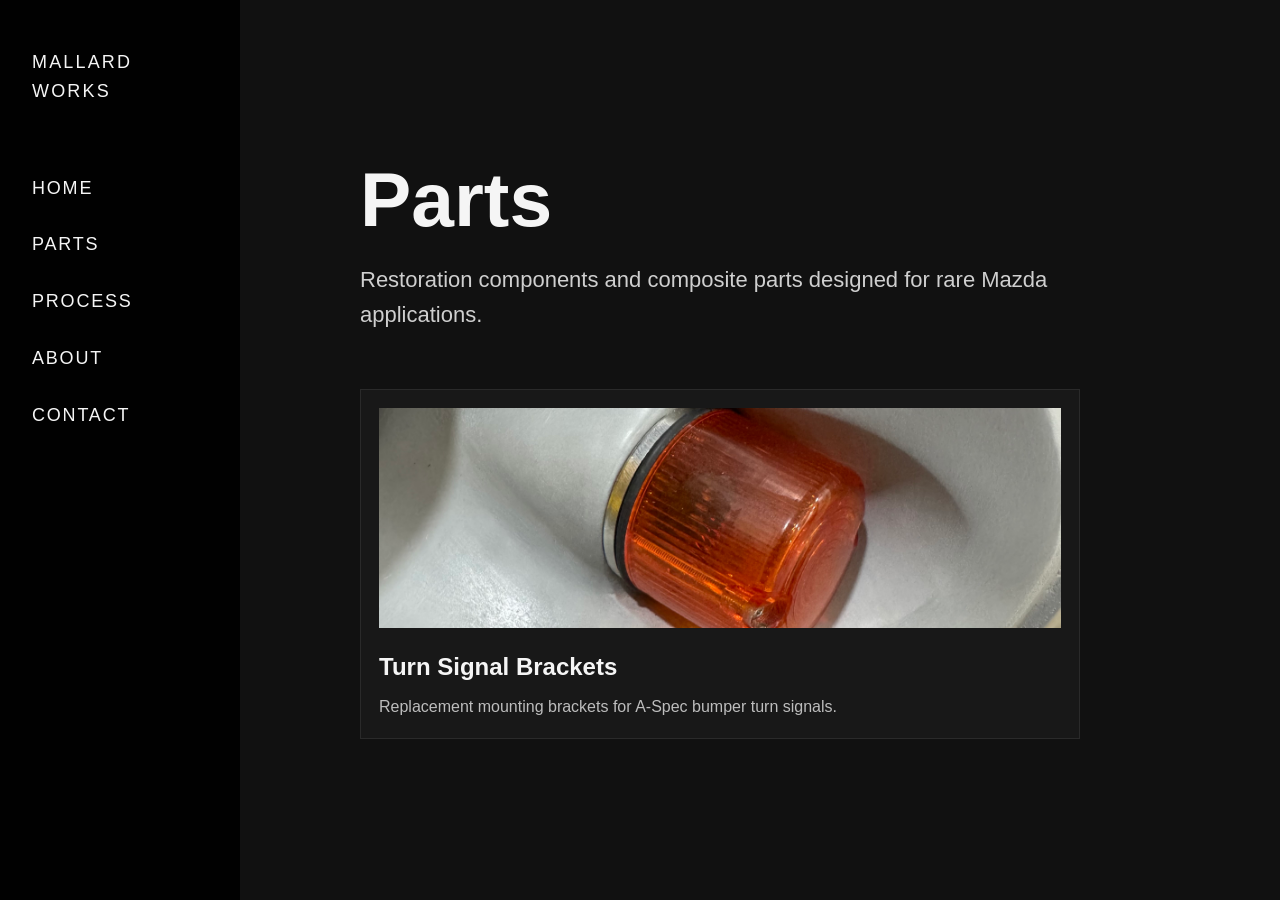
==== parts/index.html @ ade4027f "Add parts catalog and turn signal bracket product page" ====
<!DOCTYPE html>
<html>
<head>
    <title>Parts | Mallard Works</title>
    <link rel="stylesheet" href="/styles/styles.css">
</head>

<body>
    <nav class="sidebar_nav">
        <div class="sidebar_logo">Mallard<br>Works</div>

        <a href="/index.html">Home</a>
        <a href="/parts/">Parts</a>
        <a href="/process.html">Process</a>
        <a href="/about.html">About</a>
        <a href="/contact.html">Contact</a>
    </nav>

    <main class="main_content">
        <section class="page_content">
            <h1>Parts</h1>

            <p class="page_intro">
                Restoration components and composite parts designed for rare Mazda applications.
            </p>

            <div class="parts_grid">
                <a class="part_card" href="/parts/turn-signal-brackets.html">
                    <img src="/images/turn-signal-brackets/turn-signal-bracket-installed.jpg" alt="Turn signal bracket installed">
                    <h2>Turn Signal Brackets</h2>
                    <p>Replacement mounting brackets for A-Spec bumper turn signals.</p>
                </a>
            </div>
        </section>
    </main>
</body>
</html>
---- styles/styles.css ----
/* Mallard Works - Starting Stylesheet */

* {
    box-sizing: border-box;
    margin: 0;
    padding: 0;
}

html,
body {
    height: 100%;
    scroll-behavior: smooth;
}

body {
    font-family: "Helvetica Neue", Arial, sans-serif;
    background-color: #111;
    color: #f5f5f5;
    line-height: 1.6;
}

/* LEFT SIDEBAR */

.sidebar_nav {
    position: fixed;
    top: 0;
    left: 0;

    width: 240px;
    height: 100vh;

    padding: 48px 32px;

    background-color: rgba(0, 0, 0, 0.92);

    display: flex;
    flex-direction: column;
    gap: 28px;

    z-index: 1000;
}

.sidebar_logo {
    margin-bottom: 40px;

    font-size: 18px;
    font-weight: 500;
    letter-spacing: 0.12em;
    text-transform: uppercase;
}

.sidebar_nav a {
    color: #f5f5f5;

    text-decoration: none;

    font-size: 18px;
    font-weight: 500;

    letter-spacing: 0.10em;
    text-transform: uppercase;

    transition: color 0.2s ease;
}

.sidebar_nav a:hover {
    color: #c8a96a;
}

/* MAIN CONTENT AREA */

.main_content {
    margin-left: 240px;

    min-height: 100vh;

    padding: 80px 80px 80px 120px;

    display: flex;
    align-items: center;
}

/* HERO SECTION */

.hero {
    max-width: 1000px;
}

/* MISSION STATEMENT */

.mission_statement {
    font-size: clamp(32px, 5vw, 72px);

    font-weight: 500;
    line-height: 1.08;

    color: #ffffff;

    max-width: 900px;
}

/* OPTIONAL GOLD ACCENT LINE */

.hero_line {
    width: 2px;
    height: 500px;

    background-color: #c8a96a;

    margin-right: 48px;
}

/* HERO LAYOUT */

.hero_wrapper {
    display: flex;
    align-items: center;
}


/* =========================
   PARTS PAGE
========================= */


.page_content {
    max-width: 1100px;
}

.page_content h1 {
    font-size: clamp(42px, 6vw, 84px);
    line-height: 1;
    margin-bottom: 24px;
}

.page_intro {
    max-width: 720px;
    font-size: 22px;
    color: #cfcfcf;
    margin-bottom: 56px;
}

.parts_grid {
    display: grid;
    grid-template-columns: repeat(auto-fit, minmax(280px, 1fr));
    gap: 32px;
}

.part_card {
    display: block;
    color: #f5f5f5;
    text-decoration: none;
    background-color: #181818;
    border: 1px solid #2a2a2a;
    padding: 18px;
    transition: transform 0.2s ease, border-color 0.2s ease;
}

.part_card:hover {
    transform: translateY(-4px);
    border-color: #c8a96a;
}

.part_card img {
    width: 100%;
    height: 220px;
    object-fit: cover;
    display: block;
    margin-bottom: 20px;
}

.part_card h2 {
    font-size: 24px;
    margin-bottom: 8px;
}

.part_card p {
    color: #bdbdbd;
    font-size: 16px;
}


/* =========================
   PRODUCT PAGE
========================= */


.product_page {
    display: grid;
    grid-template-columns: minmax(320px, 1.1fr) minmax(320px, 0.9fr);
    gap: 56px;
    align-items: start;
    max-width: 1300px;
}

.product_gallery {
    width: 100%;
}

.product_main_image {
    width: 100%;
    max-height: 620px;
    object-fit: cover;
    display: block;
    border: 1px solid #2a2a2a;
}

.product_thumbnail_row {
    display: grid;
    grid-template-columns: repeat(3, 1fr);
    gap: 16px;
    margin-top: 16px;
}

.product_thumbnail_row img {
    width: 100%;
    height: 120px;
    object-fit: cover;
    display: block;
    border: 1px solid #2a2a2a;
}

.product_details h1 {
    font-size: clamp(42px, 5vw, 72px);
    line-height: 1;
    margin-bottom: 24px;
}

.eyebrow {
    color: #c8a96a;
    text-transform: uppercase;
    letter-spacing: 0.14em;
    font-size: 14px;
    margin-bottom: 18px;
}

.product_summary {
    font-size: 22px;
    color: #d6d6d6;
    margin-bottom: 40px;
}

.product_section {
    margin-bottom: 32px;
}

.product_section h2 {
    font-size: 22px;
    margin-bottom: 10px;
}

.product_section p,
.product_section li {
    color: #bdbdbd;
    font-size: 17px;
}

.product_section ul {
    padding-left: 20px;
}

.product_cta {
    display: inline-block;
    margin-top: 16px;
    padding: 14px 20px;
    color: #111;
    background-color: #c8a96a;
    text-decoration: none;
    font-weight: 600;
    letter-spacing: 0.04em;
    text-transform: uppercase;
}
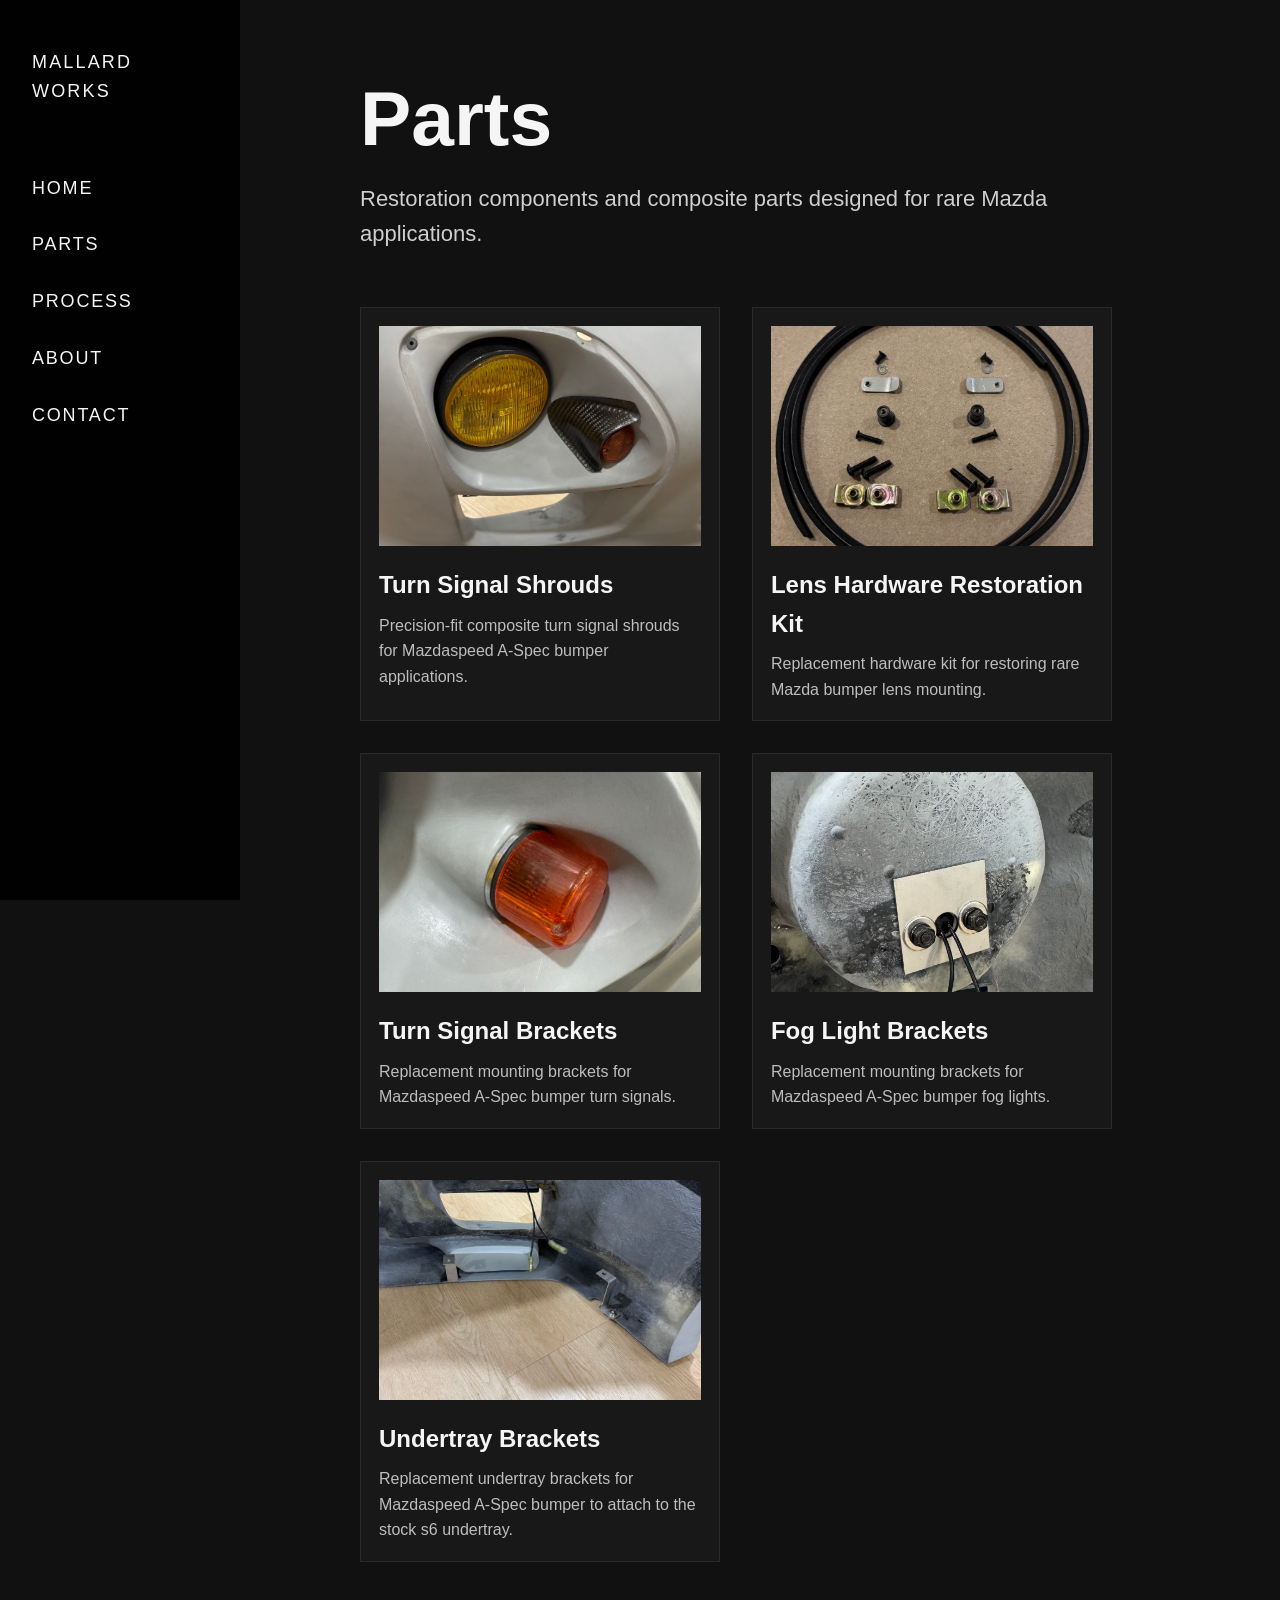
==== commit de738506: "Add additional product pages and expand parts catalog" ====
--- a/parts/index.html
+++ b/parts/index.html
@@ -25,10 +25,51 @@
             </p>
 
             <div class="parts_grid">
+                <a class="part_card" href="/parts/turn-signal-shrouds.html">
+                    <img
+                        src="/images/turn-signal-shrouds/carbon-shroud-no-lens.jpg"
+                        alt="Carbon fiber turn signal shroud"
+                    >
+
+                    <h2>Turn Signal Shrouds</h2>
+
+                    <p>
+                        Precision-fit composite turn signal shrouds for Mazdaspeed A-Spec bumper applications.
+                    </p>
+                </a>
+                <a class="part_card" href="/parts/lens-hardware-restoration-kit.html">
+                    <img
+                        src="/images/lens-hardware-restoration-kit/lens-restoration-hardware-kit.jpg"
+                        alt="Lens hardware restoration kit"
+                    >
+
+                    <h2>Lens Hardware Restoration Kit</h2>
+
+                    <p>
+                        Replacement hardware kit for restoring rare Mazda bumper lens mounting.
+                    </p>
+                </a>
                 <a class="part_card" href="/parts/turn-signal-brackets.html">
                     <img src="/images/turn-signal-brackets/turn-signal-bracket-installed.jpg" alt="Turn signal bracket installed">
                     <h2>Turn Signal Brackets</h2>
-                    <p>Replacement mounting brackets for A-Spec bumper turn signals.</p>
+                    <p>Replacement mounting brackets for Mazdaspeed A-Spec bumper turn signals.</p>
+                </a>
+                <a class="part_card" href="/parts/fog-light-brackets.html">
+                    <img src="/images/fog-light-brackets/fog-light-bracket-installed.jpg" alt="Fog light bracket installed">
+                    <h2>Fog Light Brackets</h2>
+                    <p>Replacement mounting brackets for Mazdaspeed A-Spec bumper fog lights.</p>
+                </a>
+                <a class="part_card" href="/parts/undertray-brackets.html">
+                    <img
+                        src="/images/undertray-brackets/undertray-bracket-installed.jpg"
+                        alt="Undertray bracket installed"
+                    >
+
+                    <h2>Undertray Brackets</h2>
+
+                    <p>
+                        Replacement undertray brackets for Mazdaspeed A-Spec bumper to attach to the stock s6 undertray.
+                    </p>
                 </a>
             </div>
         </section>
--- a/styles/styles.css
+++ b/styles/styles.css
@@ -206,16 +206,16 @@
 }
 
 .product_thumbnail_row {
-    display: grid;
-    grid-template-columns: repeat(3, 1fr);
+    display: flex;
+    flex-direction: column;
     gap: 16px;
     margin-top: 16px;
+    width: 100%;
 }
 
 .product_thumbnail_row img {
     width: 100%;
-    height: 120px;
-    object-fit: cover;
+    height: auto;
     display: block;
     border: 1px solid #2a2a2a;
 }
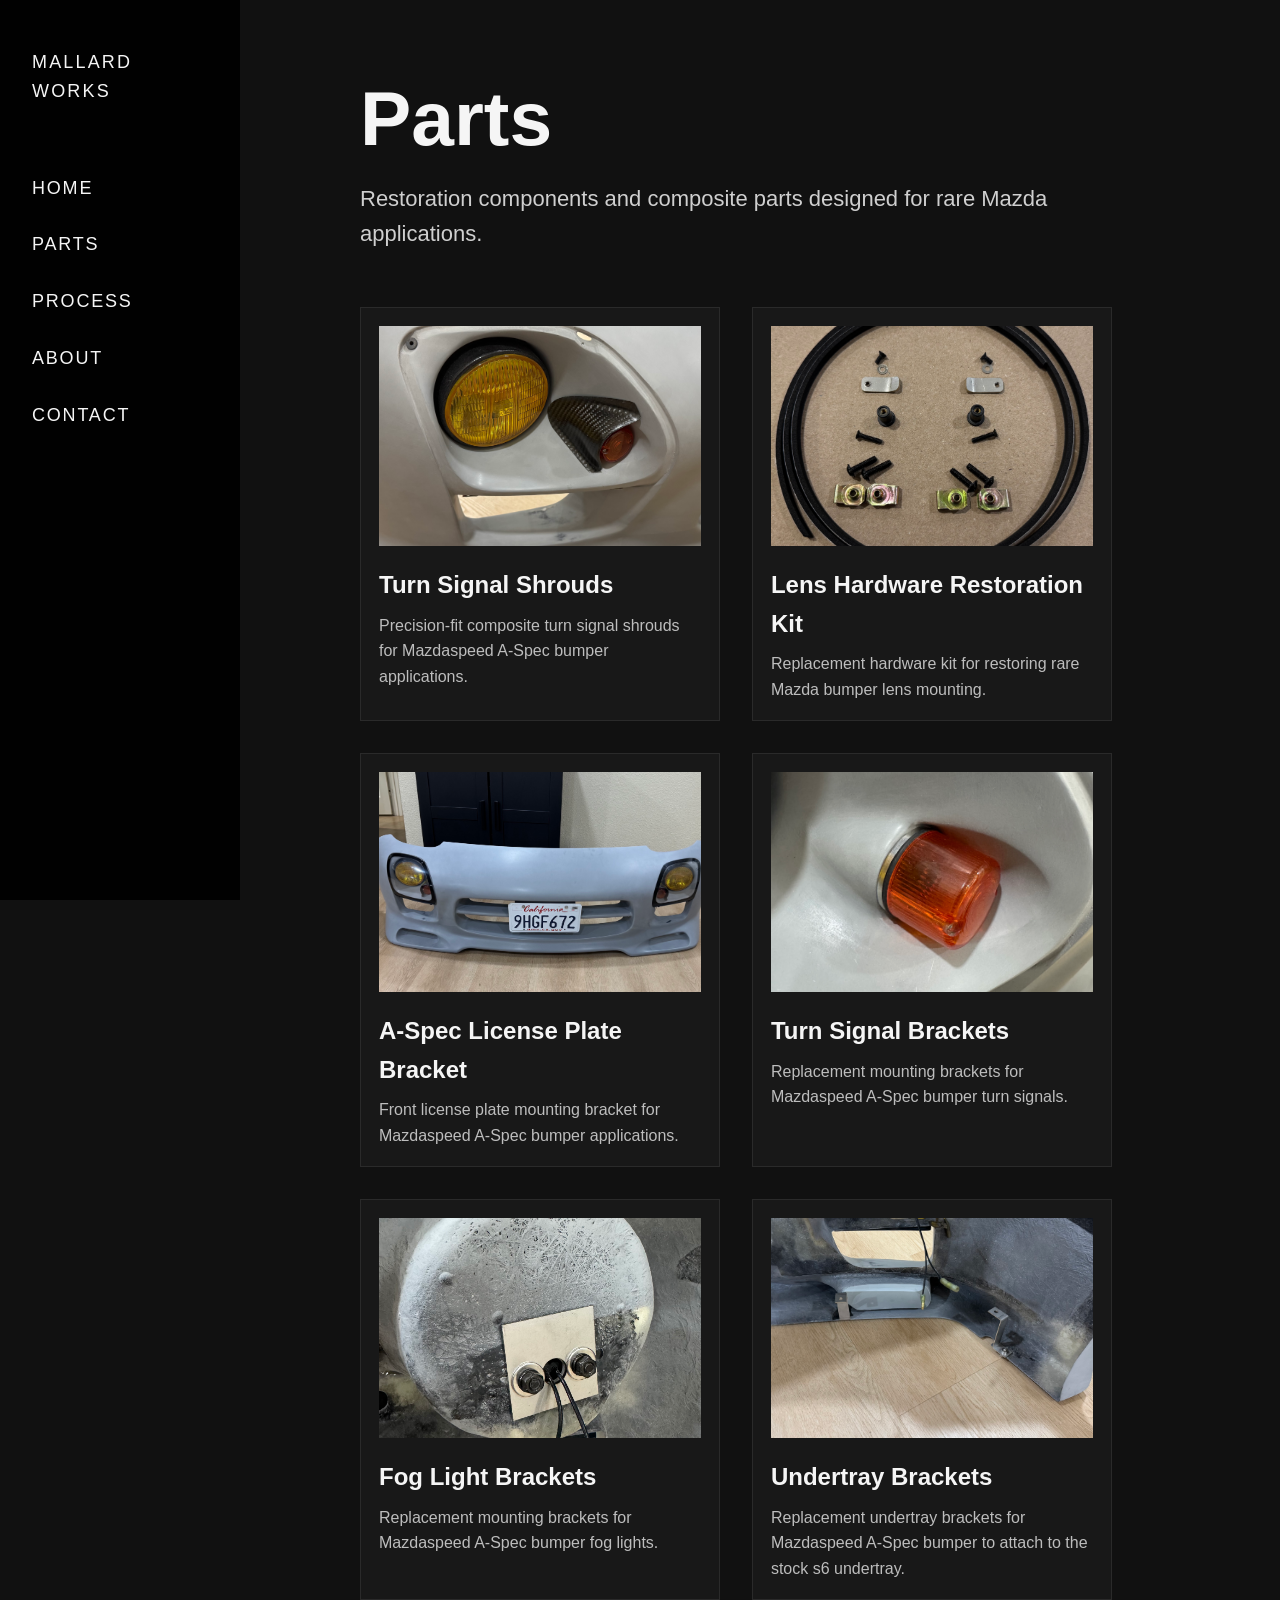
==== commit 74415008: "Expand product catalog and add additional restoration parts pages" ====
--- a/parts/index.html
+++ b/parts/index.html
@@ -49,6 +49,18 @@
                         Replacement hardware kit for restoring rare Mazda bumper lens mounting.
                     </p>
                 </a>
+                <a class="part_card" href="/parts/a-spec-license-plate-bracket.html">
+                    <img
+                        src="/images/a-spec-license-plate-bracket/us-license-plate.jpg"
+                        alt="A-Spec license plate bracket with US license plate"
+                    >
+
+                    <h2>A-Spec License Plate Bracket</h2>
+
+                    <p>
+                        Front license plate mounting bracket for Mazdaspeed A-Spec bumper applications.
+                    </p>
+                </a>
                 <a class="part_card" href="/parts/turn-signal-brackets.html">
                     <img src="/images/turn-signal-brackets/turn-signal-bracket-installed.jpg" alt="Turn signal bracket installed">
                     <h2>Turn Signal Brackets</h2>
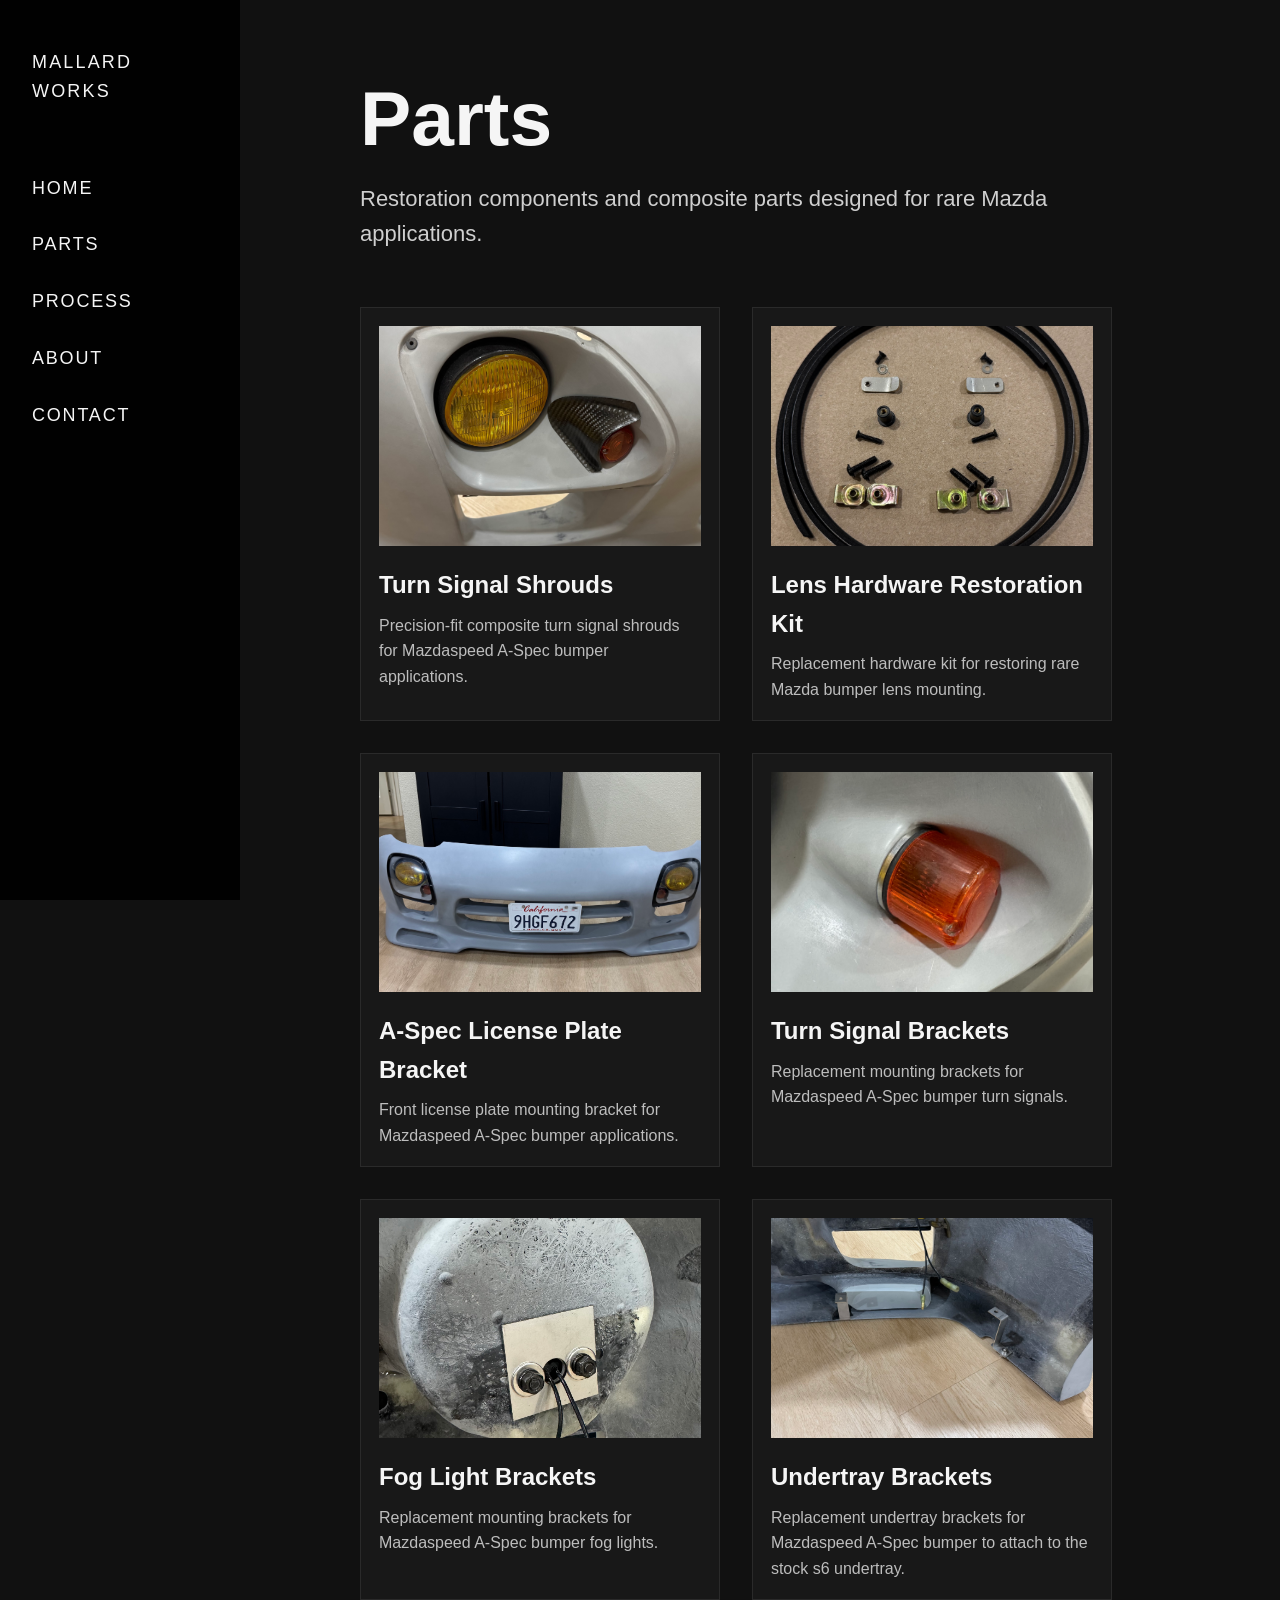
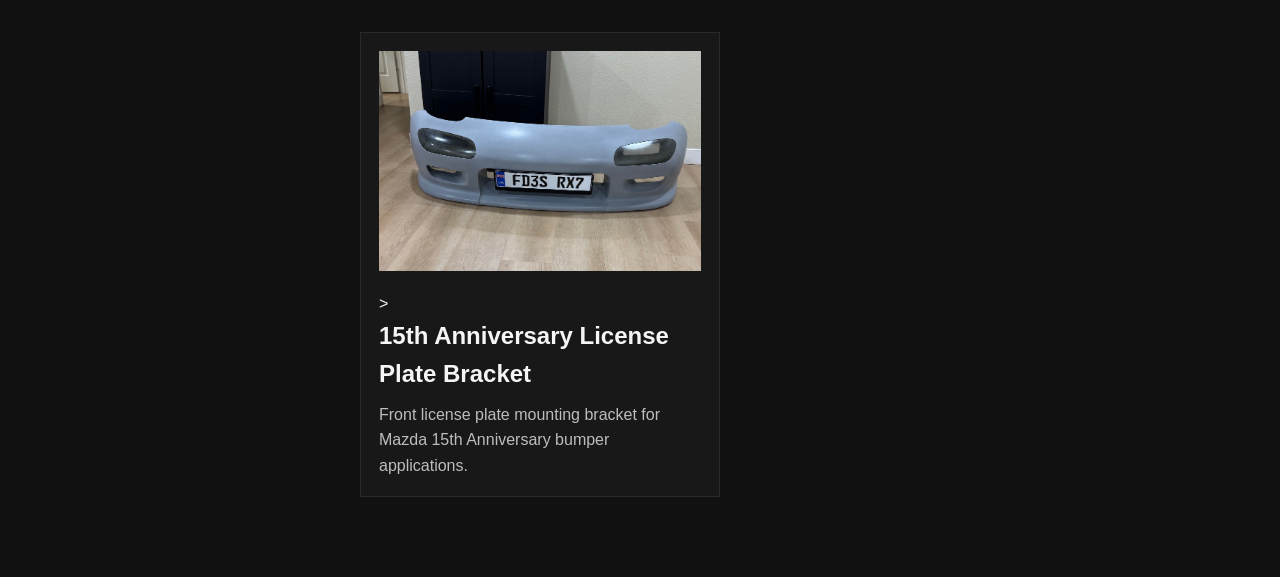
==== commit 359a0391: "List full initial product catalog" ====
--- a/parts/index.html
+++ b/parts/index.html
@@ -83,6 +83,18 @@
                         Replacement undertray brackets for Mazdaspeed A-Spec bumper to attach to the stock s6 undertray.
                     </p>
                 </a>
+                <a class="part_card" href="/parts/15th-anniversary-license-plate-bracket.html">
+                    <img
+                        <img src="/images/15th-anniversary-license-plate-bracket/uk-license-plate.jpg" 
+                        alt="15th Anniversary license plate bracket with UK license plate">
+                    >
+
+                    <h2>15th Anniversary License Plate Bracket</h2>
+
+                    <p>
+                        Front license plate mounting bracket for Mazda 15th Anniversary bumper applications.
+                    </p>
+                </a>
             </div>
         </section>
     </main>
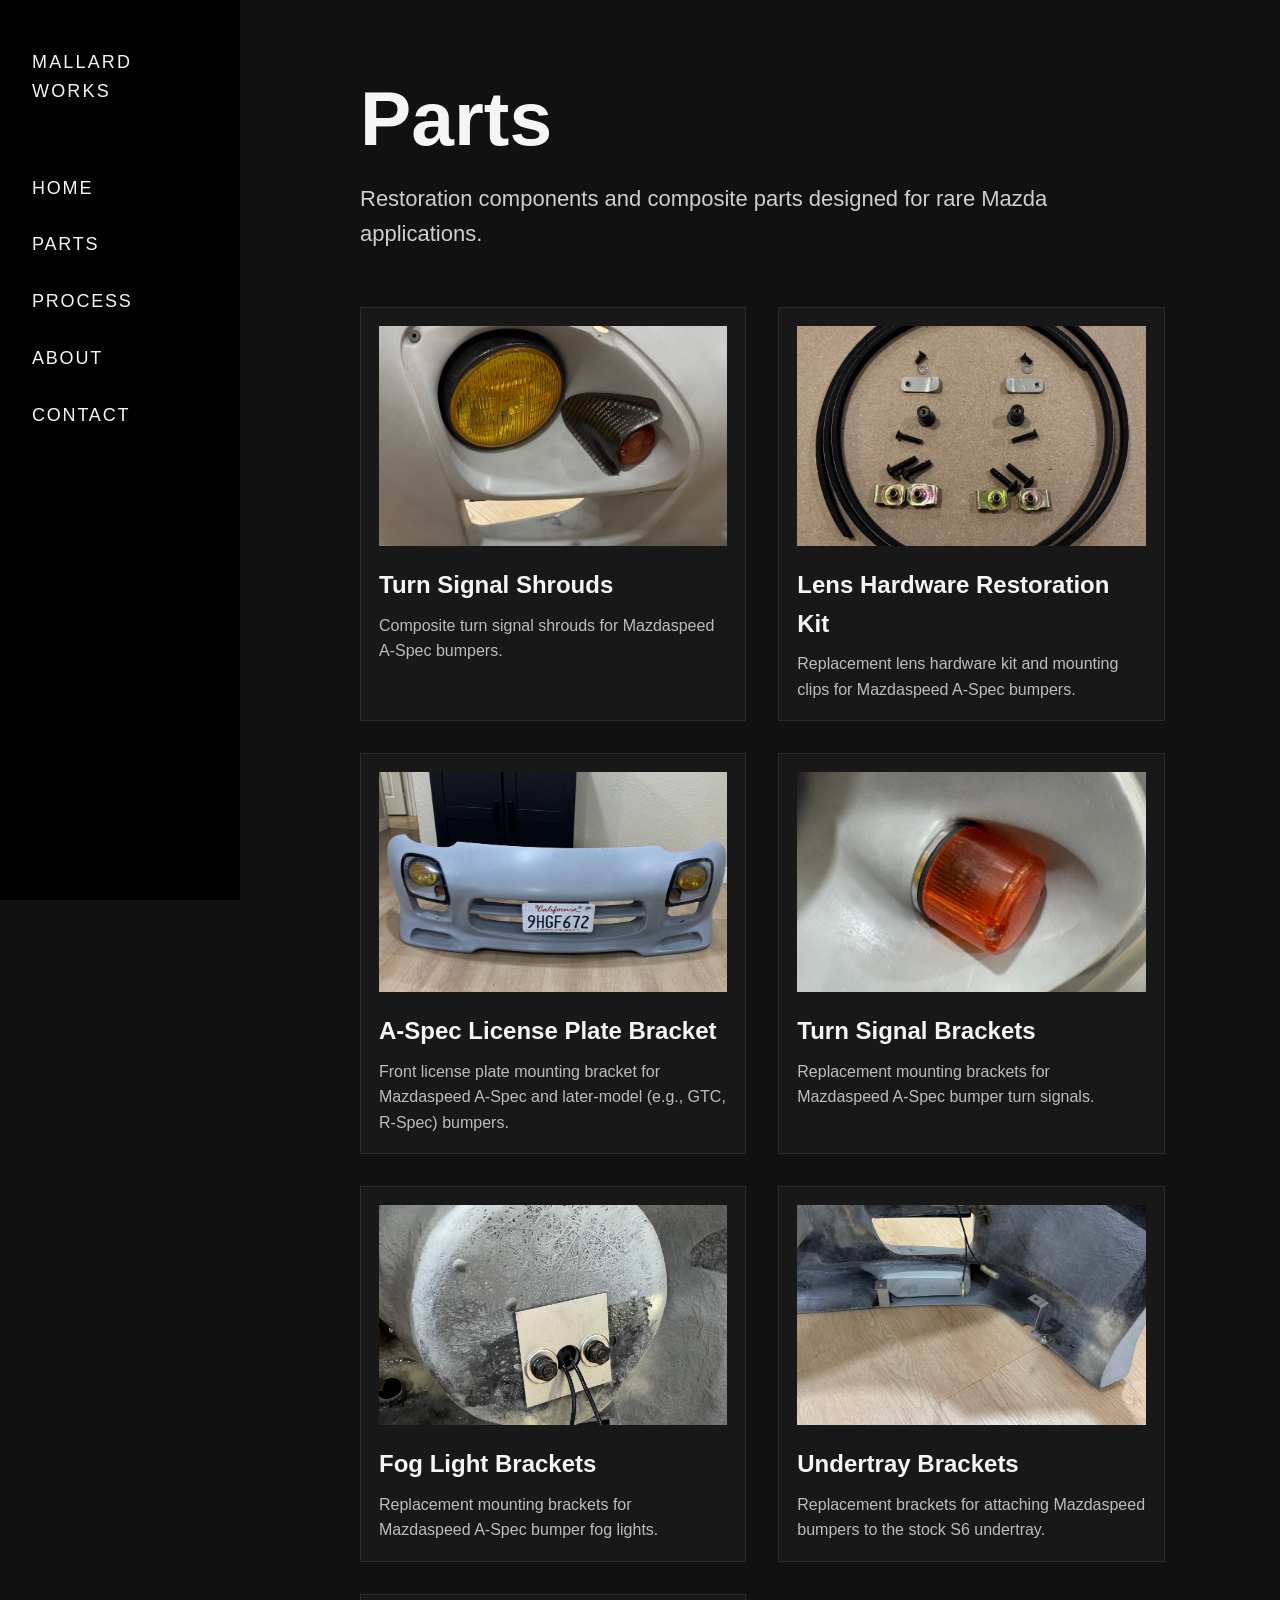
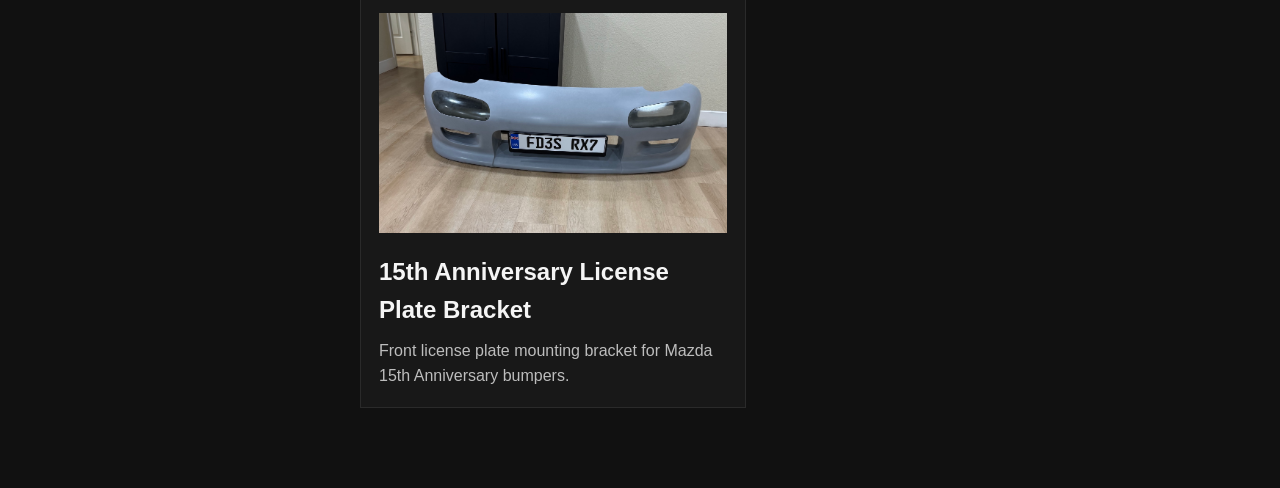
==== commit 247d2a06: "Refine product catalog copy and add additional restoration parts" ====
--- a/parts/index.html
+++ b/parts/index.html
@@ -34,7 +34,7 @@
                     <h2>Turn Signal Shrouds</h2>
 
                     <p>
-                        Precision-fit composite turn signal shrouds for Mazdaspeed A-Spec bumper applications.
+                        Composite turn signal shrouds for Mazdaspeed A-Spec bumpers.
                     </p>
                 </a>
                 <a class="part_card" href="/parts/lens-hardware-restoration-kit.html">
@@ -46,7 +46,7 @@
                     <h2>Lens Hardware Restoration Kit</h2>
 
                     <p>
-                        Replacement hardware kit for restoring rare Mazda bumper lens mounting.
+                        Replacement lens hardware kit and mounting clips for Mazdaspeed A-Spec bumpers.
                     </p>
                 </a>
                 <a class="part_card" href="/parts/a-spec-license-plate-bracket.html">
@@ -58,7 +58,7 @@
                     <h2>A-Spec License Plate Bracket</h2>
 
                     <p>
-                        Front license plate mounting bracket for Mazdaspeed A-Spec bumper applications.
+                        Front license plate mounting bracket for Mazdaspeed A-Spec and later-model (e.g., GTC, R-Spec) bumpers.
                     </p>
                 </a>
                 <a class="part_card" href="/parts/turn-signal-brackets.html">
@@ -80,19 +80,19 @@
                     <h2>Undertray Brackets</h2>
 
                     <p>
-                        Replacement undertray brackets for Mazdaspeed A-Spec bumper to attach to the stock s6 undertray.
+                        Replacement brackets for attaching Mazdaspeed bumpers to the stock S6 undertray.
                     </p>
                 </a>
                 <a class="part_card" href="/parts/15th-anniversary-license-plate-bracket.html">
                     <img
-                        <img src="/images/15th-anniversary-license-plate-bracket/uk-license-plate.jpg" 
-                        alt="15th Anniversary license plate bracket with UK license plate">
+                        img src="/images/15th-anniversary-license-plate-bracket/uk-license-plate.jpg" 
+                        alt="15th Anniversary license plate bracket with UK license plate"
                     >
 
                     <h2>15th Anniversary License Plate Bracket</h2>
 
                     <p>
-                        Front license plate mounting bracket for Mazda 15th Anniversary bumper applications.
+                        Front license plate mounting bracket for Mazda 15th Anniversary bumpers.
                     </p>
                 </a>
             </div>
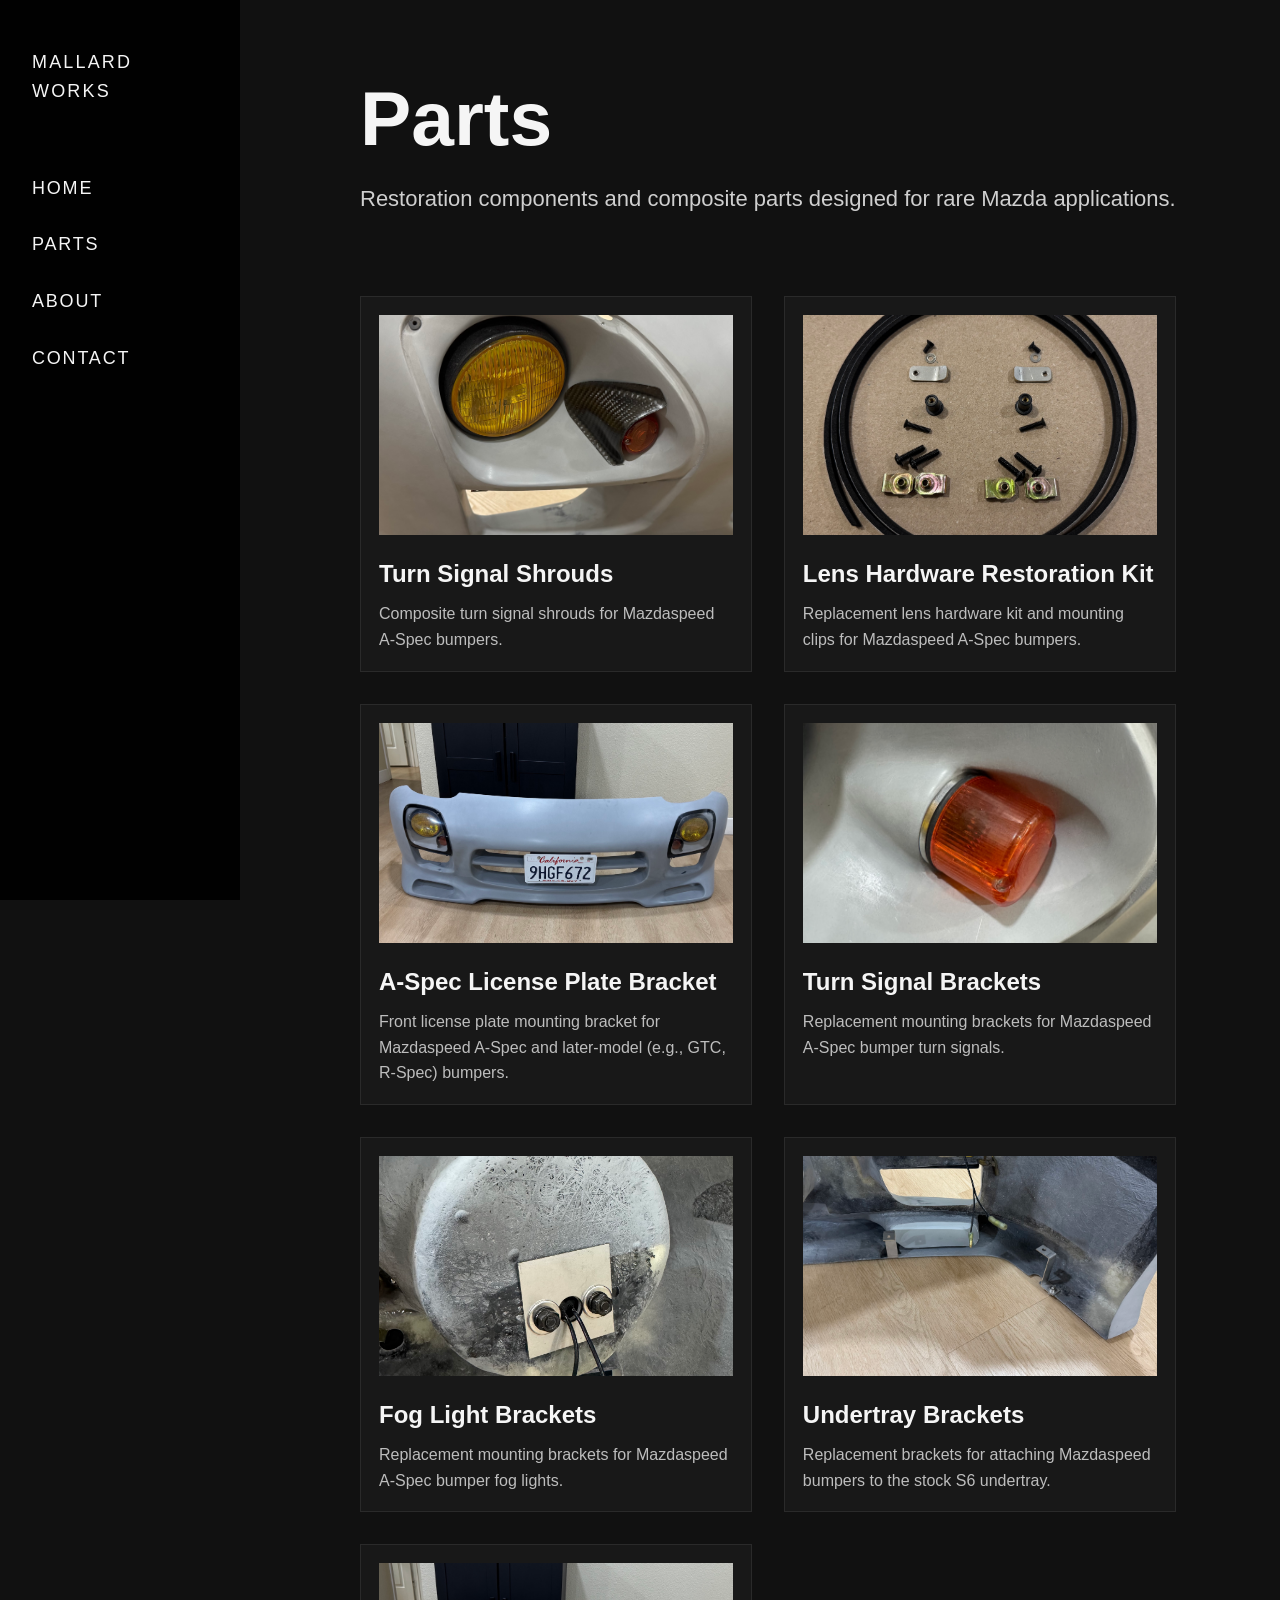
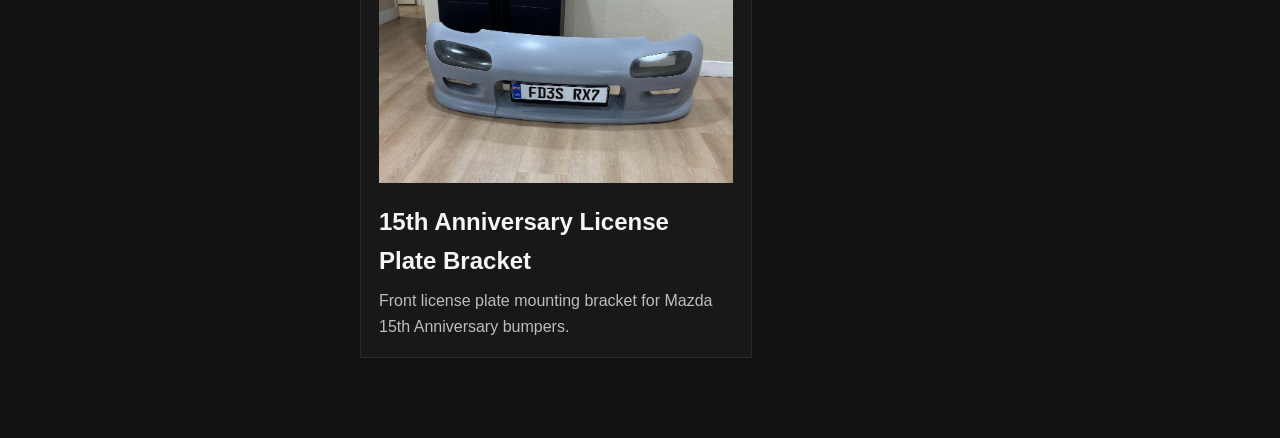
==== commit cc6ec31c: "Complete homepage hero and core site pages" ====
--- a/parts/index.html
+++ b/parts/index.html
@@ -11,7 +11,6 @@
 
         <a href="/index.html">Home</a>
         <a href="/parts/">Parts</a>
-        <a href="/process.html">Process</a>
         <a href="/about.html">About</a>
         <a href="/contact.html">Contact</a>
     </nav>
--- a/styles/styles.css
+++ b/styles/styles.css
@@ -82,6 +82,13 @@
 
 /* HERO SECTION */
 
+.hero_wrapper {
+    background-image: url("/images/hero.jpg");
+    background-size: cover;
+    background-position: 35% center;
+    background-repeat: no-repeat;
+}
+
 .hero {
     max-width: 1000px;
 }
@@ -89,14 +96,14 @@
 /* MISSION STATEMENT */
 
 .mission_statement {
-    font-size: clamp(32px, 5vw, 72px);
+    font-size: clamp(28px, 4vw, 64px);
 
     font-weight: 500;
-    line-height: 1.08;
+    line-height: 1.05;
 
     color: #ffffff;
 
-    max-width: 900px;
+    max-width: 700px;
 }
 
 /* OPTIONAL GOLD ACCENT LINE */
@@ -269,4 +276,47 @@
     font-weight: 600;
     letter-spacing: 0.04em;
     text-transform: uppercase;
+}
+
+/* =========================
+   PRODUCT PAGE
+========================= */
+
+.page_content {
+    max-width: 900px;
+}
+
+.page_intro {
+    max-width: 900px;
+    margin-bottom: 80px;
+}
+
+.content_section {
+    margin-bottom: 64px;
+}
+
+.content_section h2 {
+    font-size: 2.2rem;
+    margin-bottom: 20px;
+}
+
+.content_section p {
+    max-width: 900px;
+    line-height: 1.8;
+    margin-bottom: 24px;
+    color: #cfcfcf;
+}
+
+/* =========================
+   CONTACT PAGE
+========================= */
+
+.text_link {
+    color: #c8a96a;
+    text-decoration: none;
+    font-weight: 600;
+}
+
+.text_link:hover {
+    text-decoration: underline;
 }
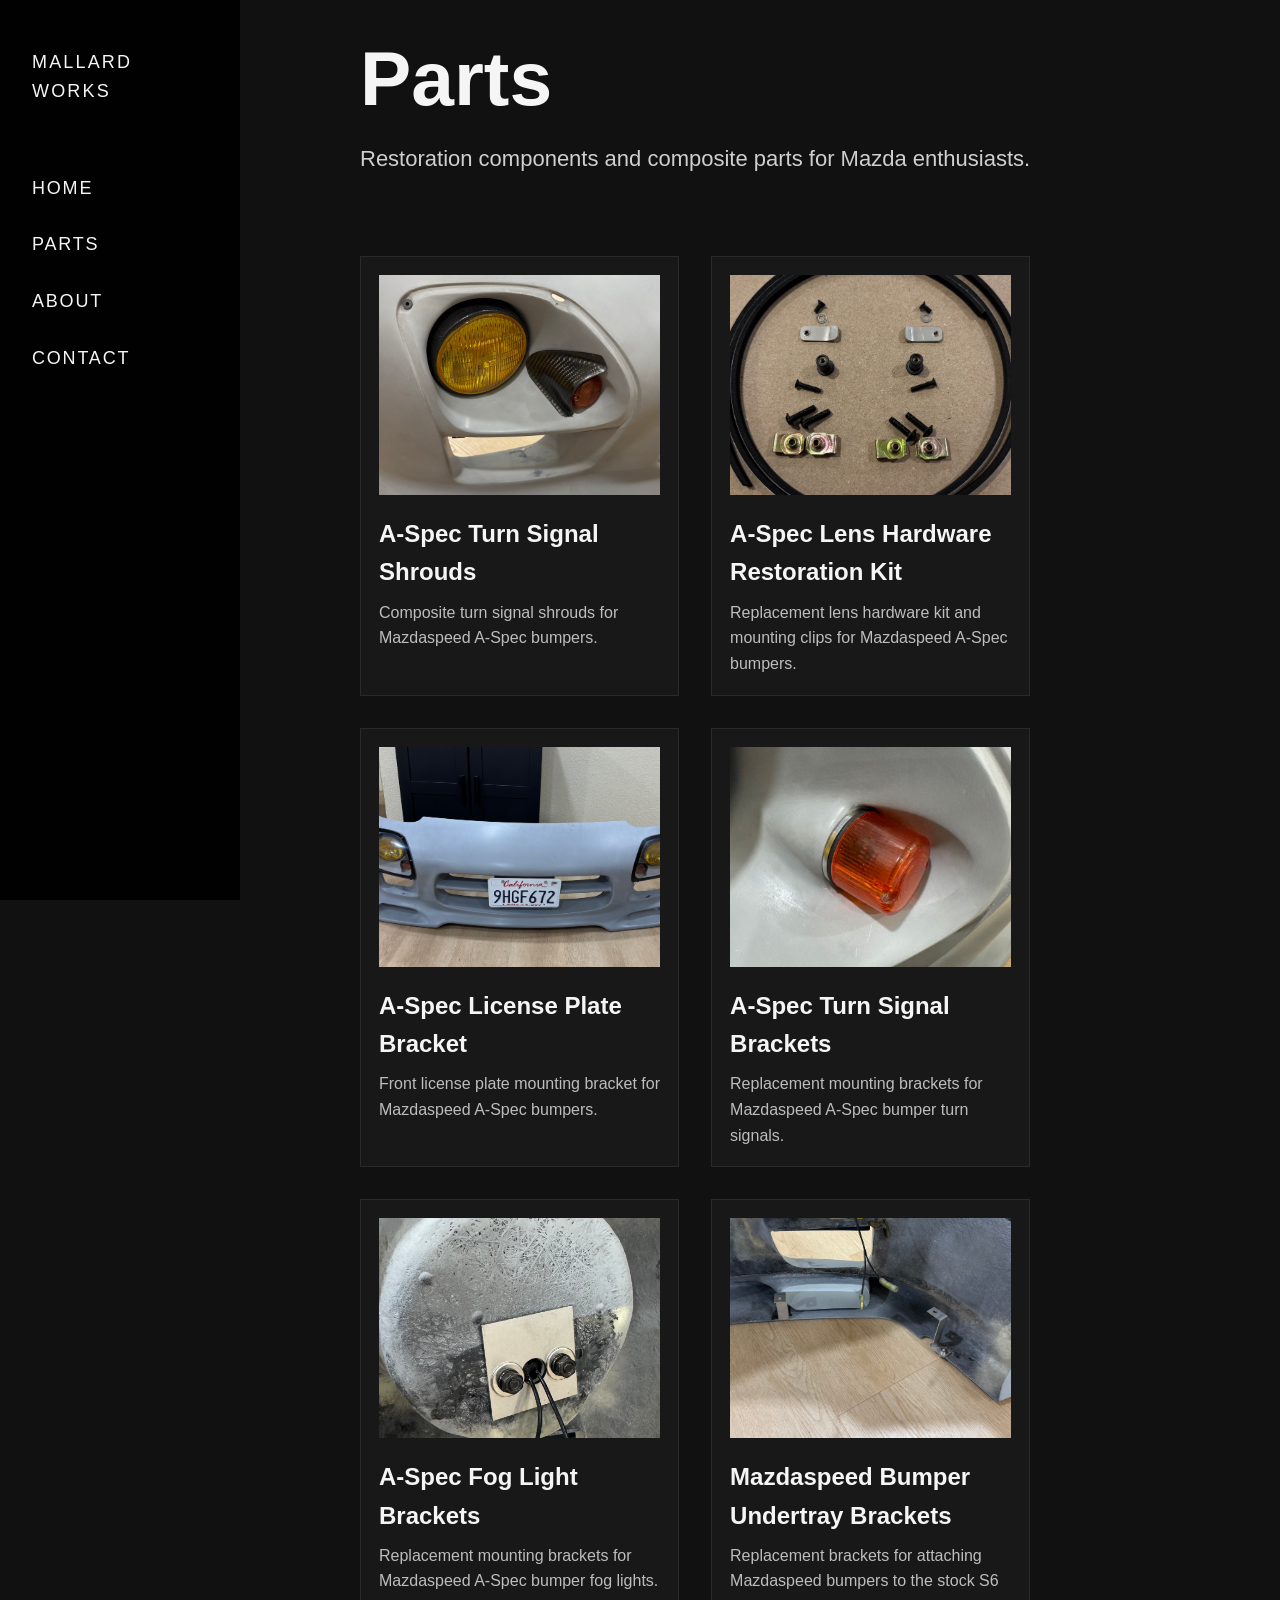
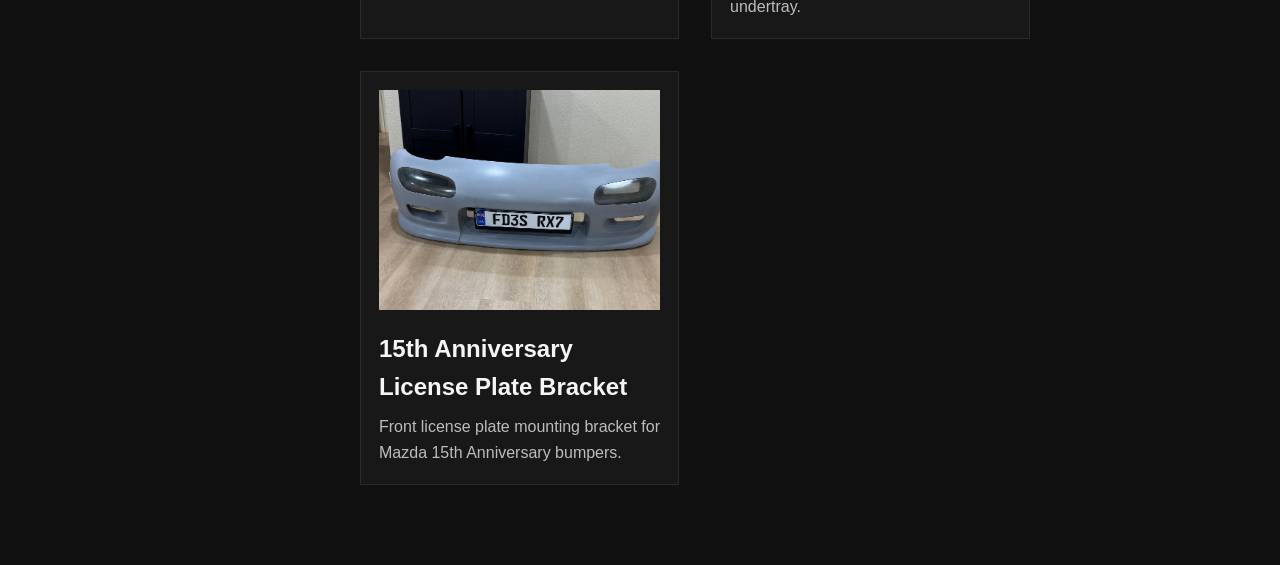
==== commit be1b11bd: "Update site layout and add product imagery" ====
--- a/parts/index.html
+++ b/parts/index.html
@@ -20,7 +20,7 @@
             <h1>Parts</h1>
 
             <p class="page_intro">
-                Restoration components and composite parts designed for rare Mazda applications.
+                Restoration components and composite parts for Mazda enthusiasts.
             </p>
 
             <div class="parts_grid">
@@ -30,24 +30,26 @@
                         alt="Carbon fiber turn signal shroud"
                     >
 
-                    <h2>Turn Signal Shrouds</h2>
+                    <h2>A-Spec Turn Signal Shrouds</h2>
 
                     <p>
                         Composite turn signal shrouds for Mazdaspeed A-Spec bumpers.
                     </p>
                 </a>
+
                 <a class="part_card" href="/parts/lens-hardware-restoration-kit.html">
                     <img
                         src="/images/lens-hardware-restoration-kit/lens-restoration-hardware-kit.jpg"
                         alt="Lens hardware restoration kit"
                     >
 
-                    <h2>Lens Hardware Restoration Kit</h2>
+                    <h2>A-Spec Lens Hardware Restoration Kit</h2>
 
                     <p>
                         Replacement lens hardware kit and mounting clips for Mazdaspeed A-Spec bumpers.
                     </p>
                 </a>
+
                 <a class="part_card" href="/parts/a-spec-license-plate-bracket.html">
                     <img
                         src="/images/a-spec-license-plate-bracket/us-license-plate.jpg"
@@ -57,34 +59,52 @@
                     <h2>A-Spec License Plate Bracket</h2>
 
                     <p>
-                        Front license plate mounting bracket for Mazdaspeed A-Spec and later-model (e.g., GTC, R-Spec) bumpers.
+                        Front license plate mounting bracket for Mazdaspeed A-Spec bumpers.
                     </p>
                 </a>
+
                 <a class="part_card" href="/parts/turn-signal-brackets.html">
-                    <img src="/images/turn-signal-brackets/turn-signal-bracket-installed.jpg" alt="Turn signal bracket installed">
-                    <h2>Turn Signal Brackets</h2>
-                    <p>Replacement mounting brackets for Mazdaspeed A-Spec bumper turn signals.</p>
+                    <img
+                        src="/images/turn-signal-brackets/turn-signal-bracket-installed.jpg"
+                        alt="Turn signal bracket installed"
+                    >
+
+                    <h2>A-Spec Turn Signal Brackets</h2>
+
+                    <p>
+                        Replacement mounting brackets for Mazdaspeed A-Spec bumper turn signals.
+                    </p>
                 </a>
+
                 <a class="part_card" href="/parts/fog-light-brackets.html">
-                    <img src="/images/fog-light-brackets/fog-light-bracket-installed.jpg" alt="Fog light bracket installed">
-                    <h2>Fog Light Brackets</h2>
-                    <p>Replacement mounting brackets for Mazdaspeed A-Spec bumper fog lights.</p>
+                    <img
+                        src="/images/fog-light-brackets/fog-light-bracket-installed.jpg"
+                        alt="Fog light bracket installed"
+                    >
+
+                    <h2>A-Spec Fog Light Brackets</h2>
+
+                    <p>
+                        Replacement mounting brackets for Mazdaspeed A-Spec bumper fog lights.
+                    </p>
                 </a>
+
                 <a class="part_card" href="/parts/undertray-brackets.html">
                     <img
                         src="/images/undertray-brackets/undertray-bracket-installed.jpg"
                         alt="Undertray bracket installed"
                     >
 
-                    <h2>Undertray Brackets</h2>
+                    <h2>Mazdaspeed Bumper Undertray Brackets</h2>
 
                     <p>
                         Replacement brackets for attaching Mazdaspeed bumpers to the stock S6 undertray.
                     </p>
                 </a>
+
                 <a class="part_card" href="/parts/15th-anniversary-license-plate-bracket.html">
                     <img
-                        img src="/images/15th-anniversary-license-plate-bracket/uk-license-plate.jpg" 
+                        src="/images/15th-anniversary-license-plate-bracket/uk-license-plate.jpg"
                         alt="15th Anniversary license plate bracket with UK license plate"
                     >
 
--- a/styles/styles.css
+++ b/styles/styles.css
@@ -74,7 +74,7 @@
 
     min-height: 100vh;
 
-    padding: 80px 80px 80px 120px;
+    padding: 40px 80px 80px 120px;
 
     display: flex;
     align-items: center;
@@ -83,6 +83,14 @@
 /* HERO SECTION */
 
 .hero_wrapper {
+    width: min(100%, 1150px);
+    min-height: 540px;
+
+    display: flex;
+    align-items: center;
+
+    padding: 48px;
+
     background-image: url("/images/hero.jpg");
     background-size: cover;
     background-position: 35% center;
@@ -91,6 +99,7 @@
 
 .hero {
     max-width: 1000px;
+    width: 100%;
 }
 
 /* MISSION STATEMENT */
@@ -117,18 +126,9 @@
     margin-right: 48px;
 }
 
-/* HERO LAYOUT */
-
-.hero_wrapper {
-    display: flex;
-    align-items: center;
-}
-
-
 /* =========================
    PARTS PAGE
 ========================= */
-
 
 .page_content {
     max-width: 1100px;
@@ -186,11 +186,9 @@
     font-size: 16px;
 }
 
-
 /* =========================
    PRODUCT PAGE
 ========================= */
-
 
 .product_page {
     display: grid;
@@ -279,7 +277,7 @@
 }
 
 /* =========================
-   PRODUCT PAGE
+   CONTENT PAGES
 ========================= */
 
 .page_content {
@@ -319,4 +317,31 @@
 
 .text_link:hover {
     text-decoration: underline;
+}
+
+/* =========================
+   CONTENT IMAGE LAYOUT
+========================= */
+
+.content_with_image {
+    display: grid;
+    grid-template-columns: minmax(420px, 0.95fr) minmax(280px, 0.55fr);
+    gap: 72px;
+    align-items: start;
+    max-width: 1300px;
+}
+
+.heritage_image_panel {
+    width: 100%;
+
+    display: flex;
+    flex-direction: column;
+    gap: 16px;
+}
+
+.heritage_image_panel img {
+    width: 100%;
+    display: block;
+    border: 1px solid #2a2a2a;
+    opacity: 0.9;
 }
